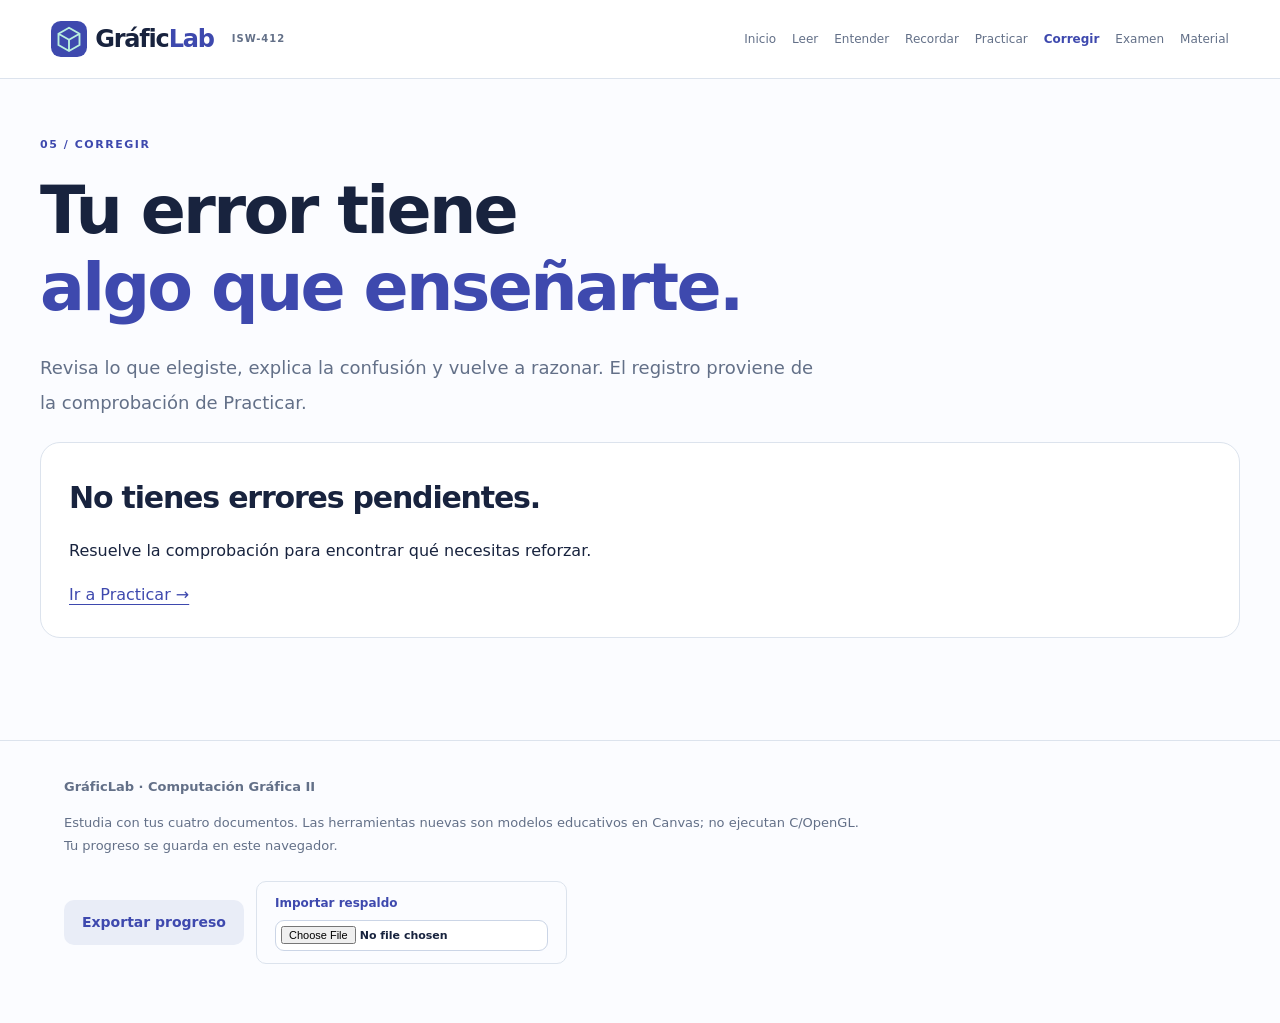
==== corregir.html @ 826cdf55 "first commit" ====
<!doctype html><html lang="es"><head><meta charset="utf-8"><meta name="viewport" content="width=device-width,initial-scale=1"><meta name="robots" content="noindex,nofollow"><title>Corregir · GráficLab</title><meta name="description" content="Estudio activo de Computación Gráfica II: OpenGL, vectores, matrices, proyecciones y profundidad."><link rel="icon" href="assets/mark.svg"><link rel="stylesheet" href="assets/style.css"><script type="module" src="js/app.js"></script></head><body data-page="corregir"><a class="skip" href="#main">Saltar al contenido</a><header class="top"><a class="brand" href="index.html"><img src="assets/mark.svg" width="36" height="36" alt="">Gráfic<span>Lab</span><small>ISW-412</small></a><nav aria-label="Estudio"><a href="index.html">Inicio</a><a href="leer.html">Leer</a><a href="entender.html">Entender</a><a href="recordar.html">Recordar</a><a href="practicar.html">Practicar</a><a href="corregir.html" aria-current="page">Corregir</a><a href="examen.html">Examen</a><a href="material.html">Material</a></nav></header><main id="main" tabindex="-1"></main><footer><strong>GráficLab · Computación Gráfica II</strong><p>Estudia con tus cuatro documentos. Las herramientas nuevas son modelos educativos en Canvas; no ejecutan C/OpenGL. Tu progreso se guarda en este navegador.</p><div class="actions"><button class="quiet" id="backup">Exportar progreso</button><label class="file-button">Importar respaldo<input id="restore" type="file" accept="application/json"></label></div><output id="global-status" role="status"></output></footer></body></html>
---- assets/style.css ----
:root{--ink:#18233e;--muted:#637088;--accent:#3e49ae;--line:#dce3ed;--mint:#b9f0df;--paper:#fbfcff;--soft:#eff2fa}*{box-sizing:border-box}html{scroll-behavior:smooth;scroll-padding-top:110px}body{margin:0;background:var(--paper);color:var(--ink);font:16px/1.75 system-ui,-apple-system,'Segoe UI',sans-serif}h1,h2,h3{line-height:1.15;letter-spacing:-.04em}h1{font-size:clamp(38px,5.2vw,76px);max-width:900px;margin:18px 0 26px;font-weight:760}h2{font-size:30px;margin:10px 0 22px}h3{font-size:20px;line-height:1.4;margin:0 0 14px}em{font-style:normal;color:var(--accent)}a{color:var(--accent);text-underline-offset:4px}.top{position:sticky;top:0;z-index:10;background:#ffffffed;backdrop-filter:blur(12px);border-bottom:1px solid var(--line);padding:18px 4%;display:flex;align-items:center;justify-content:space-between;gap:25px}.brand{display:flex;align-items:center;gap:8px;text-decoration:none;color:var(--ink);font-size:24px;font-weight:800;letter-spacing:-.05em}.brand span{color:var(--accent);margin-left:-8px}.brand small{font-size:10px;color:var(--muted);letter-spacing:.1em;margin-left:10px}.top nav{display:flex;flex-wrap:wrap;gap:16px;font-size:12px}.top nav a{color:var(--muted);text-decoration:none}.top nav a[aria-current]{color:var(--accent);font-weight:800}main{max-width:1360px;margin:0 auto;padding:56px 40px 80px;min-height:70vh}.eyebrow{font-size:11px;letter-spacing:.14em;color:var(--accent);font-weight:800;margin:0}.intro{font-size:18px;color:var(--muted);max-width:780px;line-height:1.9}.hero{display:grid;grid-template-columns:1.2fr 1fr;gap:50px;align-items:center}.hero-art{min-height:370px;background:#eaf0fb;border:1px solid var(--line);border-radius:28px;display:grid;place-items:center;position:relative;overflow:hidden}.hero-art svg{width:92%;max-width:470px}.hero-art small{position:absolute;bottom:20px;left:25px;font-size:11px;letter-spacing:.12em;color:var(--accent)}.actions{display:flex;flex-wrap:wrap;gap:12px;align-items:center;margin:24px 0}button,.button,.file-button{font:inherit;border:0;border-radius:10px;background:var(--accent);color:white;padding:12px 18px;cursor:pointer;font-size:14px;font-weight:600;text-decoration:none;line-height:1.5}button:hover,.button:hover{filter:brightness(.94)}button:disabled{opacity:.5;cursor:not-allowed}.quiet{background:#e9edf7;color:var(--accent)}button:focus-visible,a:focus-visible,summary:focus-visible{outline:3px solid #b28130;outline-offset:4px}input,select,textarea{font:inherit;border:1px solid #cbd5e6;border-radius:9px;padding:11px 13px;background:#fff;color:var(--ink);max-width:100%}label{display:block;font-size:13px}label input:not([type=checkbox]),label select,label textarea{display:block;width:100%;margin-top:8px}textarea{width:100%;min-height:120px;resize:vertical}.grid{display:grid;grid-template-columns:repeat(2,minmax(0,1fr));gap:20px;margin:30px 0}.grid.three{grid-template-columns:repeat(3,minmax(0,1fr))}.panel,.lesson{background:#fff;border:1px solid var(--line);border-radius:20px;padding:28px;min-width:0;margin:22px 0}.grid>.panel{margin:0}.panel p,.lesson p{overflow-wrap:anywhere}.panel small,.muted{color:var(--muted);font-size:13px}.lesson{scroll-margin-top:110px;padding:32px}.lesson .grid{margin:24px 0}.term{padding:22px;background:#f3f5fb;border-radius:14px;min-width:0}.term:nth-child(2n){background:#eff7f5}.term p{font-size:14px;margin-bottom:0}.key{border-left:3px solid var(--accent);padding:18px 22px;background:#f0eefb;border-radius:0 12px 12px 0;font-size:14px}.topic-links{display:flex;flex-wrap:wrap;gap:10px;margin:30px 0}.topic-links a{font-size:12px;padding:8px 13px;background:#edf1f8;border-radius:8px;text-decoration:none}pre{padding:20px;background:#17243d;color:#dcf0fa;border-radius:12px;font:13px/1.85 Consolas,monospace;white-space:pre-wrap;overflow-wrap:anywhere;max-width:100%}details{margin:22px 0;padding:18px;background:#f3f5fa;border:1px solid var(--line);border-radius:12px}summary{cursor:pointer;font-size:14px;font-weight:700}.answer{padding:18px 0 0;font-size:14px;color:#37526a}.note{margin:20px 0}.note summary{color:var(--muted)}.note textarea{margin-top:18px}.stats{display:flex;flex-wrap:wrap;gap:35px;padding:25px 0;margin-top:35px;border-top:1px solid var(--line)}.stats strong{display:block;font-size:32px;line-height:1.4}.stats span{font-size:12px;color:var(--muted)}.step-number{font-size:12px;color:var(--accent);font-weight:800;letter-spacing:.1em}.tool-grid{display:grid;grid-template-columns:minmax(0,1.3fr) minmax(250px,1fr);gap:26px;align-items:start}.canvas-wrap{background:#eef2fa;border:1px solid var(--line);border-radius:18px;overflow:hidden}canvas{display:block;width:100%;height:auto}output{display:block;font-size:14px;line-height:1.8;white-space:pre-line}.tool-controls label{margin:15px 0}.tool-controls input[type=range]{width:100%;accent-color:var(--accent)}.tool-controls output{padding:16px;background:#edf5f3;border-radius:12px;margin-top:18px}.flash{width:100%;min-height:280px;text-align:left;background:linear-gradient(130deg,#eef0fc,#e3f5ef);color:var(--ink);padding:35px;border:1px solid #cddbdc;font-size:25px;font-weight:650;line-height:1.5}.flash small{display:block;font-size:12px;font-weight:400;margin-top:24px}.case textarea{margin-top:15px}.rating{display:flex;gap:10px;flex-wrap:wrap}.badge{display:inline-block;background:#e6f0eb;color:#306453;border-radius:7px;padding:4px 9px;font-size:11px}.frame{width:100%;height:690px;border:1px solid var(--line);border-radius:14px;background:white}.question{border-top:1px solid var(--line);padding:25px 0}.options{display:grid;gap:10px}.options button{text-align:left;background:#eff2fa;color:var(--ink)}.feedback{padding:18px;background:#ecf5ef;border-radius:10px;margin-top:16px}.file-button{background:transparent;color:var(--accent);border:1px solid var(--line);font-size:12px}.file-button input{display:block;font-size:11px;width:190px;padding:5px;margin-top:8px}footer{border-top:1px solid var(--line);padding:35px 5%;font-size:13px;color:var(--muted)}footer p{max-width:800px}.skip{position:fixed;top:-70px;left:20px;z-index:100;background:#fff;padding:10px}.skip:focus{top:10px}.exam-page{background:#fff;border:1px solid var(--line);padding:35px;border-radius:18px;margin:30px 0}.exam-meta{display:flex;flex-wrap:wrap;gap:20px;font-size:12px}.print-answer{display:none}
@media(max-width:1000px){.top{align-items:flex-start;flex-direction:column;gap:12px}.top nav{gap:14px}.hero{grid-template-columns:1fr}.hero-art{min-height:280px}.grid.three{grid-template-columns:repeat(2,minmax(0,1fr))}.tool-grid{grid-template-columns:1fr}.top .brand{font-size:22px}}
@media(max-width:600px){main{padding:32px 20px 55px}.grid,.grid.three{grid-template-columns:1fr}.panel,.lesson,.exam-page{padding:22px}h2{font-size:26px}.intro{font-size:16px}.top{padding:14px 20px}.brand small{display:none}.top nav{font-size:11px;gap:12px}.hero-art{min-height:240px}.flash{padding:25px;font-size:22px}.frame{height:560px}.tool-grid{gap:18px}}
@media(prefers-reduced-motion:reduce){html{scroll-behavior:auto}}
@page{size:A4;margin:13mm}@media print{.top,footer,.skip,.no-print,details,textarea{display:none!important}body,main{background:#fff!important;color:#000!important;margin:0!important;padding:0!important;font:10pt/1.4 Arial!important}.exam-page{border:0;padding:0;margin:0;break-after:page;border-radius:0}.exam-page:last-child{break-after:auto}.exam-page h2{font-size:16pt}.exam-page h3{font-size:11pt}.exam-page .case{break-inside:avoid;margin:4mm 0}.exam-page p{font-size:9pt}.print-answer{display:block;min-height:33mm;border-bottom:1px solid #ccc;white-space:pre-wrap}.exam-meta{font-size:8pt}.exam-page pre{background:white;color:black;border:1px solid #ccc}.exam-intro{display:none}}
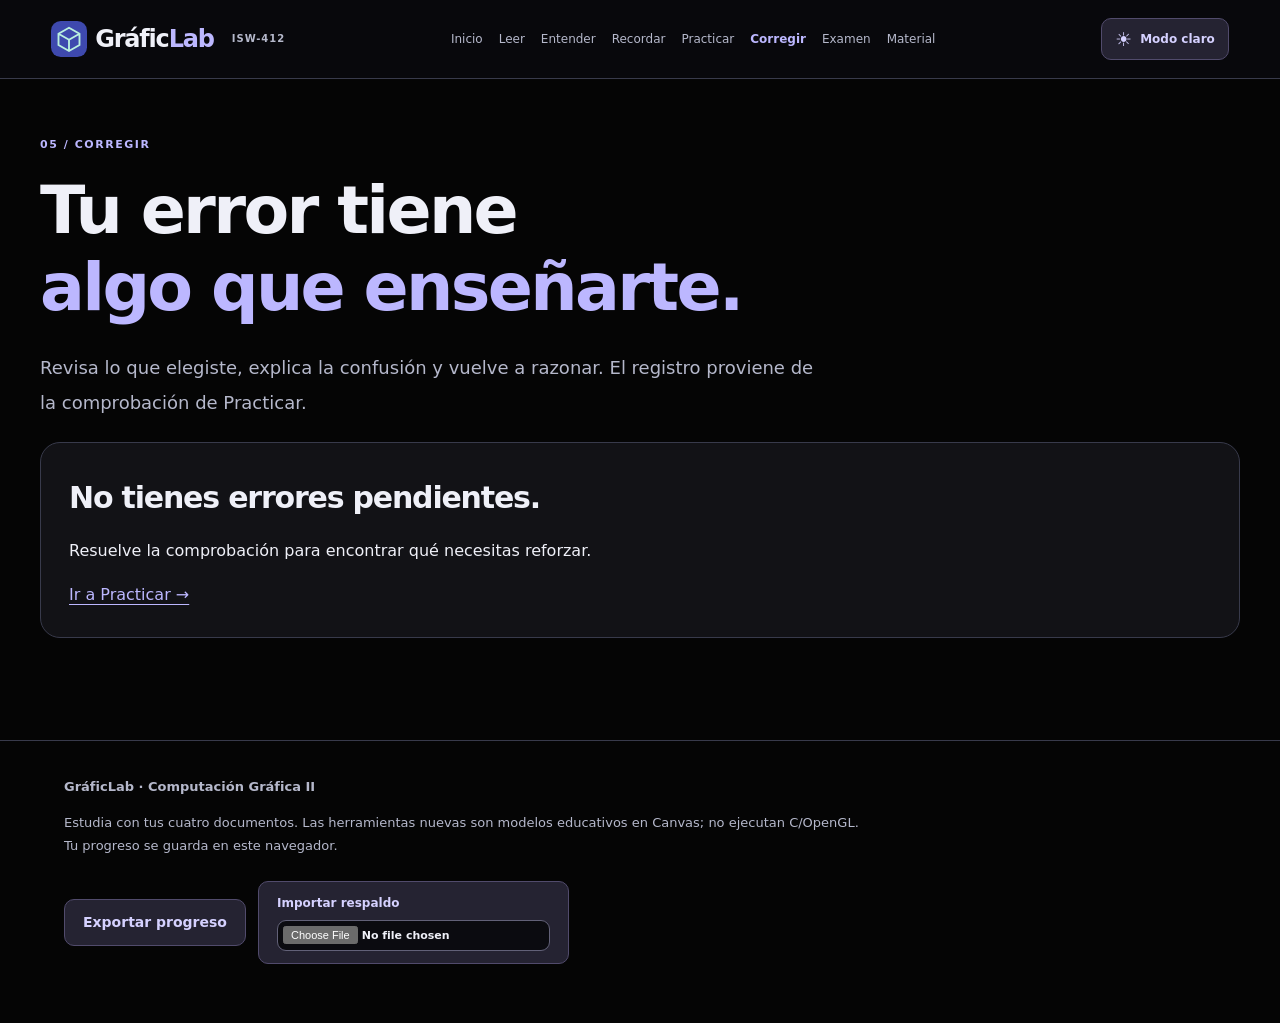
==== commit c8648875: "agregando modo Oscuro" ====
--- a/corregir.html
+++ b/corregir.html
@@ -1 +1 @@
-<!doctype html><html lang="es"><head><meta charset="utf-8"><meta name="viewport" content="width=device-width,initial-scale=1"><meta name="robots" content="noindex,nofollow"><title>Corregir · GráficLab</title><meta name="description" content="Estudio activo de Computación Gráfica II: OpenGL, vectores, matrices, proyecciones y profundidad."><link rel="icon" href="assets/mark.svg"><link rel="stylesheet" href="assets/style.css"><script type="module" src="js/app.js"></script></head><body data-page="corregir"><a class="skip" href="#main">Saltar al contenido</a><header class="top"><a class="brand" href="index.html"><img src="assets/mark.svg" width="36" height="36" alt="">Gráfic<span>Lab</span><small>ISW-412</small></a><nav aria-label="Estudio"><a href="index.html">Inicio</a><a href="leer.html">Leer</a><a href="entender.html">Entender</a><a href="recordar.html">Recordar</a><a href="practicar.html">Practicar</a><a href="corregir.html" aria-current="page">Corregir</a><a href="examen.html">Examen</a><a href="material.html">Material</a></nav></header><main id="main" tabindex="-1"></main><footer><strong>GráficLab · Computación Gráfica II</strong><p>Estudia con tus cuatro documentos. Las herramientas nuevas son modelos educativos en Canvas; no ejecutan C/OpenGL. Tu progreso se guarda en este navegador.</p><div class="actions"><button class="quiet" id="backup">Exportar progreso</button><label class="file-button">Importar respaldo<input id="restore" type="file" accept="application/json"></label></div><output id="global-status" role="status"></output></footer></body></html>+<!doctype html><html lang="es"><head><meta charset="utf-8"><meta name="viewport" content="width=device-width,initial-scale=1"><meta name="robots" content="noindex,nofollow"><title>Corregir · GráficLab</title><meta name="description" content="Estudio activo de Computación Gráfica II: OpenGL, vectores, matrices, proyecciones y profundidad."><link rel="icon" href="assets/mark.svg"><script src="js/theme.js?v=20261016-1"></script><link rel="stylesheet" href="assets/style.css"><link rel="stylesheet" href="assets/themes.css?v=20261016-1"><script type="module" src="js/app.js?v=20261016-1"></script></head><body data-page="corregir"><a class="skip" href="#main">Saltar al contenido</a><header class="top"><a class="brand" href="index.html"><img src="assets/mark.svg" width="36" height="36" alt="">Gráfic<span>Lab</span><small>ISW-412</small></a><nav aria-label="Estudio"><a href="index.html">Inicio</a><a href="leer.html">Leer</a><a href="entender.html">Entender</a><a href="recordar.html">Recordar</a><a href="practicar.html">Practicar</a><a href="corregir.html" aria-current="page">Corregir</a><a href="examen.html">Examen</a><a href="material.html">Material</a></nav></header><main id="main" tabindex="-1"></main><footer><strong>GráficLab · Computación Gráfica II</strong><p>Estudia con tus cuatro documentos. Las herramientas nuevas son modelos educativos en Canvas; no ejecutan C/OpenGL. Tu progreso se guarda en este navegador.</p><div class="actions"><button class="quiet" id="backup">Exportar progreso</button><label class="file-button">Importar respaldo<input id="restore" type="file" accept="application/json"></label></div><output id="global-status" role="status"></output></footer></body></html>
--- a/assets/themes.css
+++ b/assets/themes.css
@@ -0,0 +1,28 @@
+/* Shared black appearance across the eight study sections. */
+.top{flex-wrap:wrap;gap:18px}.top nav{flex:1;justify-content:center}
+.theme-toggle{display:inline-flex;align-items:center;gap:8px;white-space:nowrap;border:1px solid var(--line);background:#eeeefe;color:#3e49ae;font-size:12px;padding:9px 13px;min-height:42px}.theme-toggle span{font-size:19px;line-height:1}
+html[data-theme=light]{color-scheme:light}
+html[data-theme=dark]{color-scheme:dark;--ink:#eff0f8;--muted:#b5b8cb;--accent:#bcb7ff;--line:#383a4b;--mint:#3d725b;--paper:#050505;--soft:#181820}
+[data-theme=dark] body{background:var(--paper);color:var(--ink)}
+[data-theme=dark] .top{background:#09090df5}
+[data-theme=dark] :is(.panel,.lesson,.exam-page){background:#121216}
+[data-theme=dark] :is(.term,.term:nth-child(2n),details,.topic-links a,.options button){background:#1c1c24;color:var(--ink);border-color:var(--line)}
+[data-theme=dark] :is(.key,.feedback,.tool-controls output){background:#232136;color:#e8e5ff}
+[data-theme=dark] :is(input,select,textarea){background:#0b0b10;color:var(--ink);border-color:#626178}
+[data-theme=dark] :is(button,.button){background:#bcb7ff;color:#17132e}
+[data-theme=dark] :is(.quiet,.theme-toggle,.file-button){background:#252332;color:#d5d1ff;border:1px solid #514b6c}
+[data-theme=dark] .options button{background:#22212d;color:var(--ink);border:1px solid #514b6c}
+[data-theme=dark] .flash{background:linear-gradient(130deg,#242038,#171720);color:#f2efff;border-color:#5d5675}
+[data-theme=dark] .answer{color:#dbd8f0}
+[data-theme=dark] .badge{background:#35304a;color:#ded8ff}
+[data-theme=dark] :is(.hero-art,.canvas-wrap){background:#0c0d14;border-color:var(--line)}
+[data-theme=dark] .hero-art svg [stroke="#3e49ae"]{stroke:#bcb7ff}
+[data-theme=dark] .hero-art svg [fill="#3e49ae"]{fill:#d2cdff}
+[data-theme=dark] .hero-art svg #grid path{stroke:#35364a}
+[data-theme=dark] pre{background:#090a10;color:#e4e8f5;border:1px solid #363c50}
+[data-theme=dark] .skip{background:#1c192c;color:#ded8ff}
+input[type=range],input[type=checkbox]{accent-color:var(--accent)}
+:is(button,a,input,select,textarea,summary):focus-visible{outline:3px solid #c795e9;outline-offset:4px}
+@media(max-width:1100px){.top{flex-direction:row;align-items:center;justify-content:space-between}.top nav{order:3;flex-basis:100%;justify-content:flex-start}.top .brand small{display:none}.theme-toggle{margin-left:auto}}
+@media(max-width:600px){.theme-toggle{padding:8px 10px;font-size:11px}.top .brand{font-size:21px}.brand img{width:30px;height:30px}}
+@media print{.theme-toggle{display:none!important}html[data-theme=dark]{color-scheme:light;--ink:#000;--muted:#333;--paper:#fff;--line:#ccc;--accent:#000}html[data-theme=dark] :is(body,main,.exam-page,pre){background:#fff!important;color:#000!important}}
